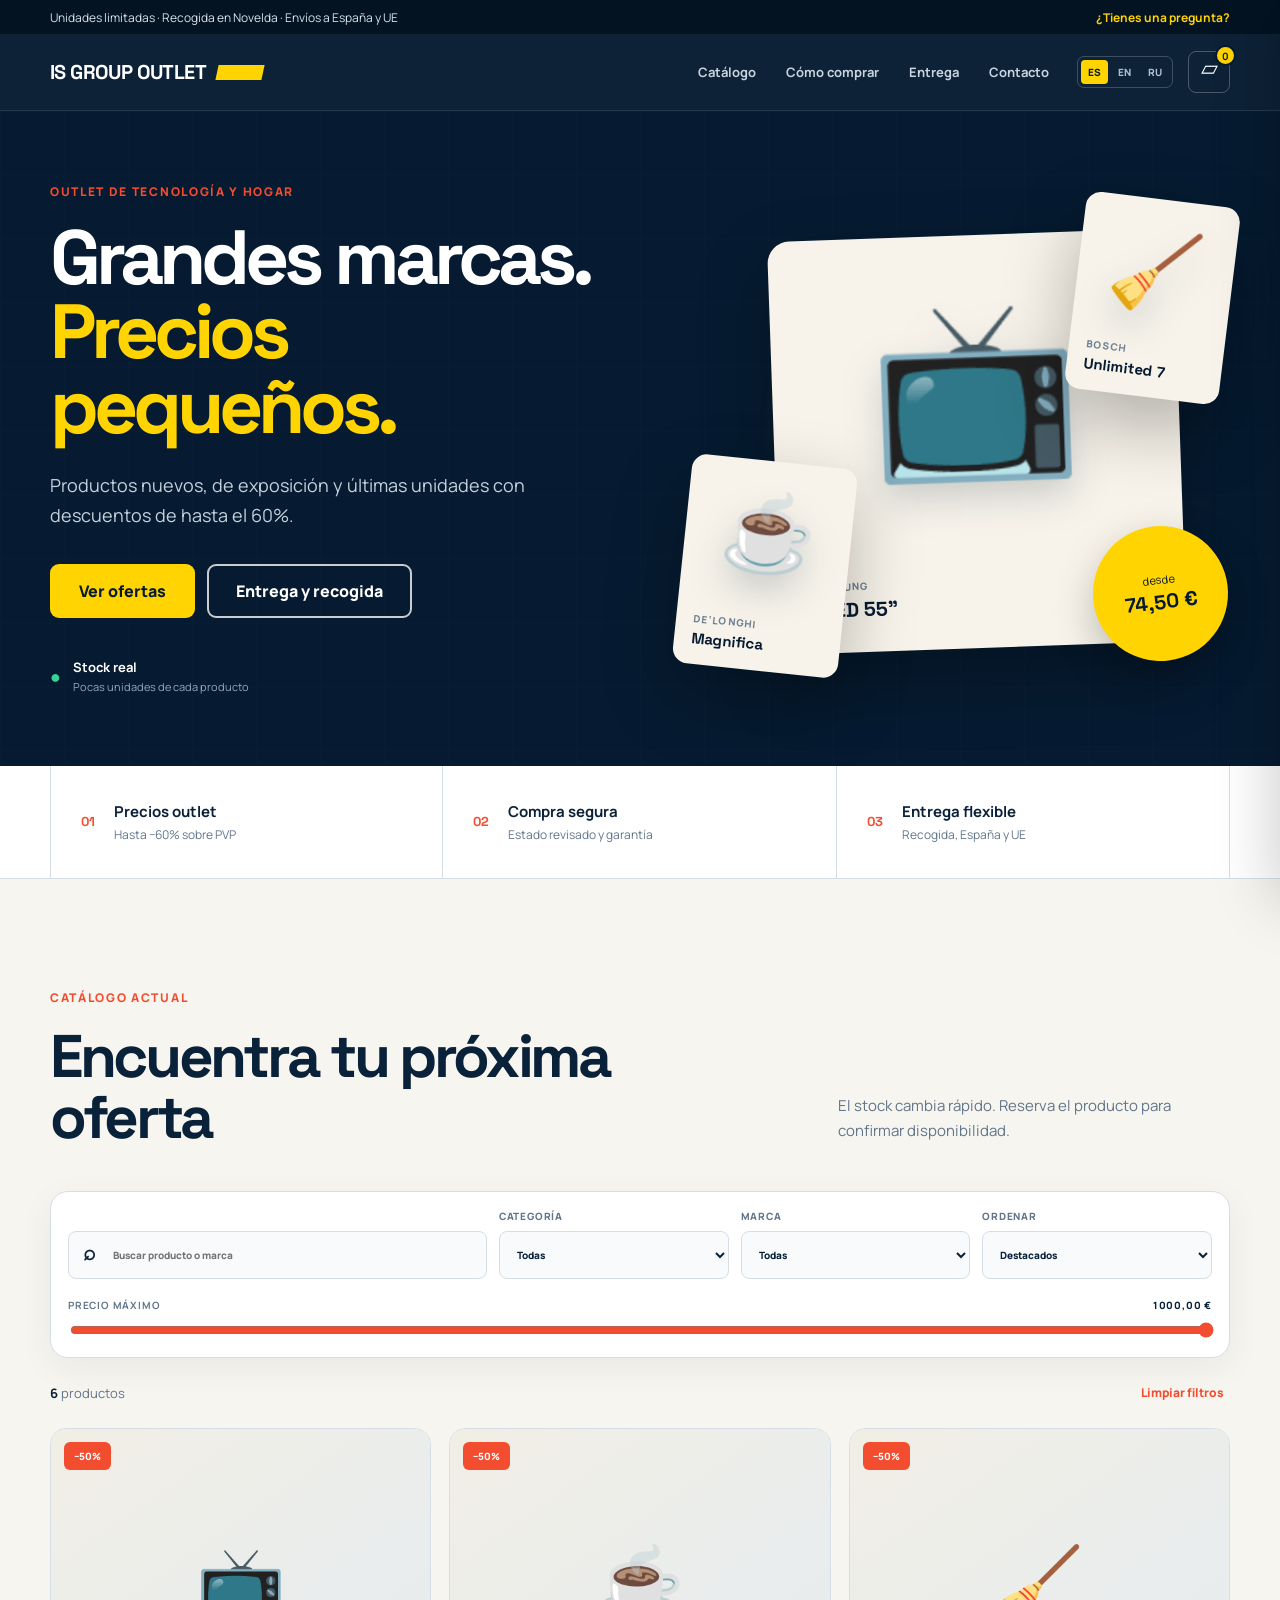
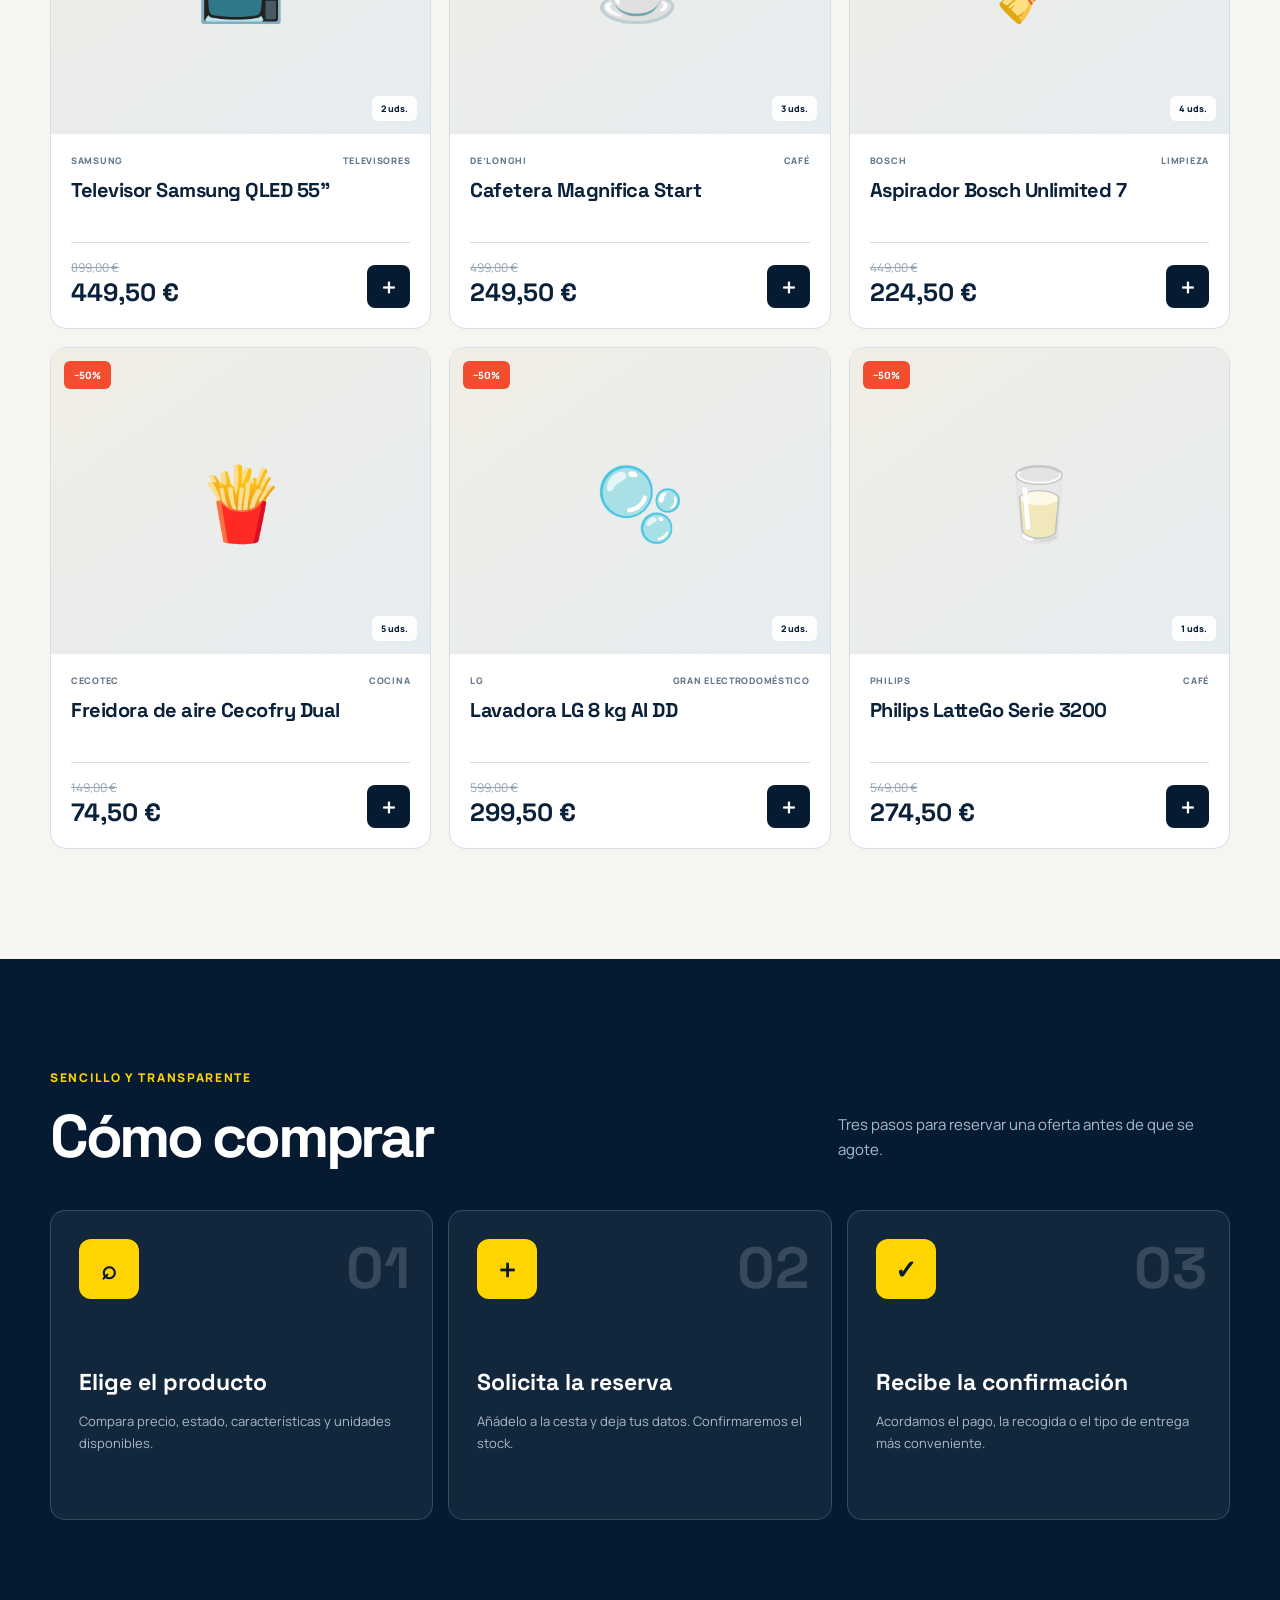
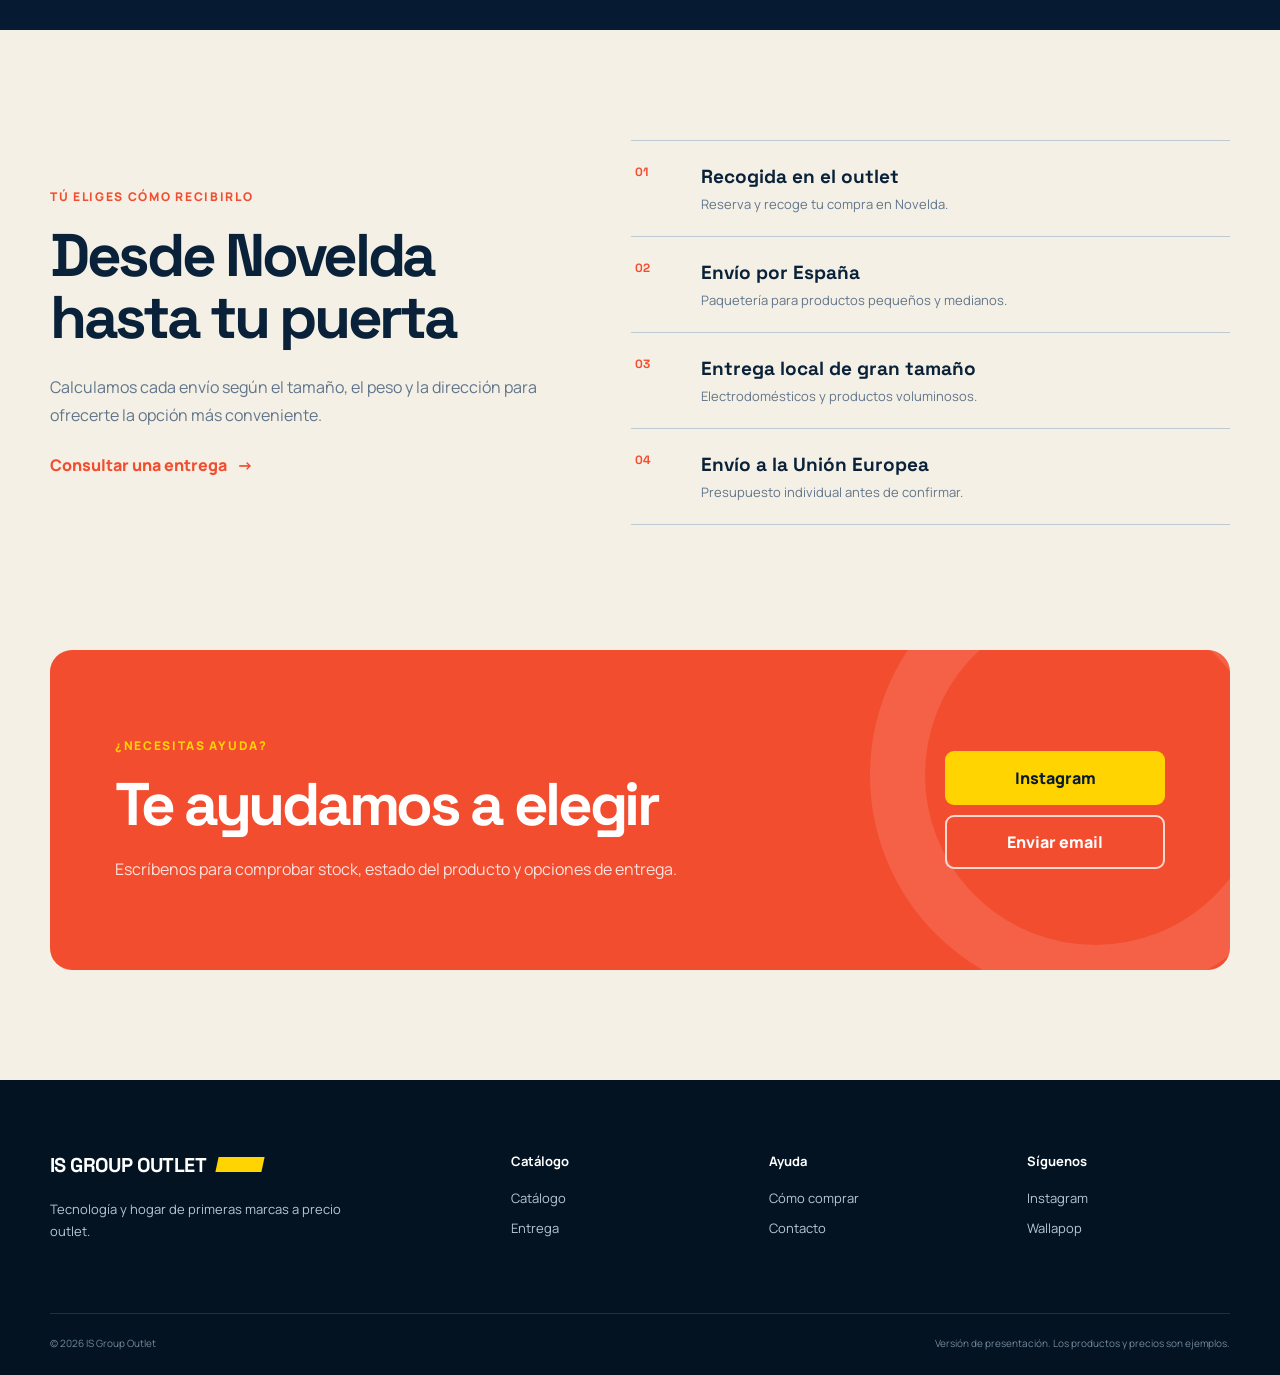
==== docs/index.html @ c8988b51 "Add files via upload" ====
<!doctype html>
<html lang="es">
  <head>
    <meta charset="UTF-8" />
    <meta name="viewport" content="width=device-width, initial-scale=1" />
    <meta name="theme-color" content="#061b31" />
    <meta
      name="description"
      content="IS Group Outlet — electrodomésticos y tecnología de primeras marcas con descuentos especiales."
    />
    <title>IS Group Outlet — Tecnología a mejor precio</title>
    <link rel="preconnect" href="https://images.unsplash.com" />
    <link rel="stylesheet" href="./styles.css" />
  </head>
  <body>
    <div class="announcement">
      <div class="shell announcement-inner">
        <span data-i18n="announcement">Unidades limitadas · Recogida en Novelda · Envíos a España y UE</span>
        <a href="#contact" data-i18n="announcementLink">¿Tienes una pregunta?</a>
      </div>
    </div>

    <header class="site-header" id="top">
      <div class="shell header-inner">
        <a class="brand" href="#top" aria-label="IS Group Outlet">
          <span>IS GROUP OUTLET</span><i aria-hidden="true"></i>
        </a>

        <nav class="desktop-nav" aria-label="Navegación principal">
          <a href="#catalog" data-i18n="navCatalog">Catálogo</a>
          <a href="#how" data-i18n="navHow">Cómo comprar</a>
          <a href="#delivery" data-i18n="navDelivery">Entrega</a>
          <a href="#contact" data-i18n="navContact">Contacto</a>
        </nav>

        <div class="header-actions">
          <div class="language-switcher" aria-label="Idioma">
            <button type="button" data-lang="es" class="active">ES</button>
            <button type="button" data-lang="en">EN</button>
            <button type="button" data-lang="ru">RU</button>
          </div>
          <button class="cart-trigger" id="cartTrigger" type="button" aria-label="Abrir carrito">
            <span aria-hidden="true">▱</span>
            <strong id="cartCount">0</strong>
          </button>
          <button class="menu-trigger" id="menuTrigger" type="button" aria-label="Abrir menú" aria-expanded="false">
            <span></span><span></span>
          </button>
        </div>
      </div>

      <nav class="mobile-nav" id="mobileNav" aria-label="Navegación móvil">
        <a href="#catalog" data-i18n="navCatalog">Catálogo</a>
        <a href="#how" data-i18n="navHow">Cómo comprar</a>
        <a href="#delivery" data-i18n="navDelivery">Entrega</a>
        <a href="#contact" data-i18n="navContact">Contacto</a>
      </nav>
    </header>

    <main>
      <section class="hero">
        <div class="shell hero-grid">
          <div class="hero-copy">
            <p class="eyebrow" data-i18n="heroEyebrow">OUTLET DE TECNOLOGÍA Y HOGAR</p>
            <h1 data-i18n="heroTitle">Grandes marcas.<br /><em>Precios pequeños.</em></h1>
            <p class="hero-description" data-i18n="heroDescription">
              Productos nuevos, de exposición y últimas unidades con descuentos de hasta el 60%.
            </p>
            <div class="hero-actions">
              <a class="button button-yellow" href="#catalog" data-i18n="heroCta">Ver ofertas</a>
              <a class="button button-outline" href="#delivery" data-i18n="heroSecondary">Entrega y recogida</a>
            </div>
            <div class="hero-note">
              <span aria-hidden="true">●</span>
              <p><strong data-i18n="heroStock">Stock real</strong><small data-i18n="heroStockNote">Pocas unidades de cada producto</small></p>
            </div>
          </div>

          <div class="hero-visual" aria-label="Selección de productos del outlet">
            <div class="hero-glow"></div>
            <article class="hero-product hero-product-main">
              <span class="hero-discount">−50%</span>
              <span class="hero-emoji" aria-hidden="true">📺</span>
              <div><small>SAMSUNG</small><strong>QLED 55”</strong></div>
            </article>
            <article class="hero-product hero-product-coffee">
              <span class="hero-emoji" aria-hidden="true">☕</span>
              <div><small>DE’LONGHI</small><strong>Magnifica</strong></div>
            </article>
            <article class="hero-product hero-product-clean">
              <span class="hero-emoji" aria-hidden="true">🧹</span>
              <div><small>BOSCH</small><strong>Unlimited 7</strong></div>
            </article>
            <p class="hero-price"><small data-i18n="from">desde</small><strong>74,50 €</strong></p>
          </div>
        </div>
      </section>

      <section class="benefits" aria-label="Ventajas">
        <div class="shell benefits-grid">
          <article><span>01</span><div><strong data-i18n="benefit1">Precios outlet</strong><small data-i18n="benefit1Text">Hasta −60% sobre PVP</small></div></article>
          <article><span>02</span><div><strong data-i18n="benefit2">Compra segura</strong><small data-i18n="benefit2Text">Estado revisado y garantía</small></div></article>
          <article><span>03</span><div><strong data-i18n="benefit3">Entrega flexible</strong><small data-i18n="benefit3Text">Recogida, España y UE</small></div></article>
        </div>
      </section>

      <section class="catalog section" id="catalog">
        <div class="shell">
          <div class="section-heading">
            <div>
              <p class="eyebrow orange" data-i18n="catalogEyebrow">CATÁLOGO ACTUAL</p>
              <h2 data-i18n="catalogTitle">Encuentra tu próxima oferta</h2>
            </div>
            <p data-i18n="catalogIntro">El stock cambia rápido. Reserva el producto para confirmar disponibilidad.</p>
          </div>

          <div class="filter-panel">
            <label class="search-field">
              <span aria-hidden="true">⌕</span>
              <input id="searchInput" type="search" placeholder="Buscar producto o marca" data-i18n-placeholder="searchPlaceholder" />
            </label>
            <label>
              <span data-i18n="categoryLabel">Categoría</span>
              <select id="categoryFilter"></select>
            </label>
            <label>
              <span data-i18n="brandLabel">Marca</span>
              <select id="brandFilter"></select>
            </label>
            <label>
              <span data-i18n="sortLabel">Ordenar</span>
              <select id="sortFilter"></select>
            </label>
            <label class="price-filter">
              <span><b data-i18n="priceLabel">Precio máximo</b><output id="priceOutput">1.000 €</output></span>
              <input id="priceFilter" type="range" min="50" max="1000" step="25" value="1000" />
            </label>
          </div>

          <div class="catalog-status">
            <p><strong id="resultCount">0</strong> <span data-i18n="productsFound">productos</span></p>
            <button id="resetFilters" type="button" data-i18n="resetFilters">Limpiar filtros</button>
          </div>

          <div class="product-grid" id="productGrid"></div>
          <div class="empty-state" id="emptyState" hidden>
            <span aria-hidden="true">⌕</span>
            <h3 data-i18n="emptyTitle">No encontramos productos</h3>
            <p data-i18n="emptyText">Prueba a cambiar los filtros o el precio máximo.</p>
          </div>
        </div>
      </section>

      <section class="how section" id="how">
        <div class="shell">
          <div class="section-heading light">
            <div><p class="eyebrow yellow" data-i18n="howEyebrow">SENCILLO Y TRANSPARENTE</p><h2 data-i18n="howTitle">Cómo comprar</h2></div>
            <p data-i18n="howIntro">Tres pasos para reservar una oferta antes de que se agote.</p>
          </div>
          <div class="steps-grid">
            <article><b>01</b><span aria-hidden="true">⌕</span><h3 data-i18n="step1">Elige el producto</h3><p data-i18n="step1Text">Compara precio, estado, características y unidades disponibles.</p></article>
            <article><b>02</b><span aria-hidden="true">＋</span><h3 data-i18n="step2">Solicita la reserva</h3><p data-i18n="step2Text">Añádelo a la cesta y deja tus datos. Confirmaremos el stock.</p></article>
            <article><b>03</b><span aria-hidden="true">✓</span><h3 data-i18n="step3">Recibe la confirmación</h3><p data-i18n="step3Text">Acordamos el pago, la recogida o el tipo de entrega más conveniente.</p></article>
          </div>
        </div>
      </section>

      <section class="delivery section" id="delivery">
        <div class="shell delivery-grid">
          <div class="delivery-copy">
            <p class="eyebrow orange" data-i18n="deliveryEyebrow">TÚ ELIGES CÓMO RECIBIRLO</p>
            <h2 data-i18n="deliveryTitle">Desde Novelda hasta tu puerta</h2>
            <p data-i18n="deliveryText">Calculamos cada envío según el tamaño, el peso y la dirección para ofrecerte la opción más conveniente.</p>
            <a class="text-link" href="#contact"><span data-i18n="askDelivery">Consultar una entrega</span> →</a>
          </div>
          <div class="delivery-options">
            <article><span>01</span><div><h3 data-i18n="delivery1">Recogida en el outlet</h3><p data-i18n="delivery1Text">Reserva y recoge tu compra en Novelda.</p></div></article>
            <article><span>02</span><div><h3 data-i18n="delivery2">Envío por España</h3><p data-i18n="delivery2Text">Paquetería para productos pequeños y medianos.</p></div></article>
            <article><span>03</span><div><h3 data-i18n="delivery3">Entrega local de gran tamaño</h3><p data-i18n="delivery3Text">Electrodomésticos y productos voluminosos.</p></div></article>
            <article><span>04</span><div><h3 data-i18n="delivery4">Envío a la Unión Europea</h3><p data-i18n="delivery4Text">Presupuesto individual antes de confirmar.</p></div></article>
          </div>
        </div>
      </section>

      <section class="contact section" id="contact">
        <div class="shell contact-card">
          <div>
            <p class="eyebrow yellow" data-i18n="contactEyebrow">¿NECESITAS AYUDA?</p>
            <h2 data-i18n="contactTitle">Te ayudamos a elegir</h2>
            <p data-i18n="contactText">Escríbenos para comprobar stock, estado del producto y opciones de entrega.</p>
          </div>
          <div class="contact-actions">
            <a class="button button-yellow" href="https://www.instagram.com/isgroup.outlet/" target="_blank" rel="noreferrer">Instagram</a>
            <a class="button button-outline" href="mailto:info@isgroupoutlet.es" data-i18n="emailUs">Enviar email</a>
          </div>
        </div>
      </section>
    </main>

    <footer>
      <div class="shell footer-grid">
        <div><a class="brand footer-brand" href="#top"><span>IS GROUP OUTLET</span><i></i></a><p data-i18n="footerText">Tecnología y hogar de primeras marcas a precio outlet.</p></div>
        <div><strong data-i18n="footerCatalog">Catálogo</strong><a href="#catalog" data-i18n="navCatalog">Catálogo</a><a href="#delivery" data-i18n="navDelivery">Entrega</a></div>
        <div><strong data-i18n="footerHelp">Ayuda</strong><a href="#how" data-i18n="navHow">Cómo comprar</a><a href="#contact" data-i18n="navContact">Contacto</a></div>
        <div><strong data-i18n="footerFollow">Síguenos</strong><a href="https://www.instagram.com/isgroup.outlet/" target="_blank" rel="noreferrer">Instagram</a><a href="https://es.wallapop.com/user/-479838333" target="_blank" rel="noreferrer">Wallapop</a></div>
      </div>
      <div class="shell footer-bottom"><span>© <span id="year"></span> IS Group Outlet</span><span data-i18n="demoNotice">Versión de presentación. Los productos y precios son ejemplos.</span></div>
    </footer>

    <div class="overlay" id="overlay"></div>
    <aside class="cart-drawer" id="cartDrawer" aria-hidden="true" aria-labelledby="cartTitle">
      <div class="cart-header"><div><p class="eyebrow yellow" data-i18n="yourCart">TU CESTA</p><h2 id="cartTitle"><span id="cartTitleCount">0</span> <span data-i18n="cartProducts">productos</span></h2></div><button id="cartClose" type="button" aria-label="Cerrar">×</button></div>
      <div class="cart-items" id="cartItems"></div>
      <div class="cart-empty" id="cartEmpty"><span>▱</span><h3 data-i18n="cartEmptyTitle">Tu cesta está vacía</h3><p data-i18n="cartEmptyText">Añade una oferta para solicitar una reserva.</p></div>
      <div class="cart-footer" id="cartFooter">
        <div class="cart-total"><span data-i18n="total">Total</span><strong id="cartTotal">0 €</strong></div>
        <p data-i18n="deliveryCalculated">La entrega se calcula según el producto y la dirección.</p>
        <button class="button button-yellow full" id="checkoutButton" type="button" data-i18n="reserveButton">Solicitar reserva</button>
      </div>
    </aside>

    <dialog class="product-modal" id="productModal">
      <button class="modal-close" id="productModalClose" type="button" aria-label="Cerrar">×</button>
      <div id="productModalContent"></div>
    </dialog>

    <dialog class="checkout-modal" id="checkoutModal">
      <button class="modal-close" id="checkoutClose" type="button" aria-label="Cerrar">×</button>
      <div class="checkout-content">
        <p class="eyebrow orange" data-i18n="reservationEyebrow">SOLICITUD DE RESERVA</p>
        <h2 data-i18n="reservationTitle">Tus datos</h2>
        <p data-i18n="reservationText">En la versión final el equipo recibirá la solicitud y confirmará disponibilidad, pago y entrega.</p>
        <form id="checkoutForm">
          <label><span data-i18n="nameLabel">Nombre</span><input name="name" required autocomplete="name" /></label>
          <label><span data-i18n="phoneLabel">Teléfono</span><input name="phone" required autocomplete="tel" /></label>
          <label><span data-i18n="deliveryMethod">Forma de entrega</span><select name="delivery" required id="deliverySelect"></select></label>
          <label><span data-i18n="commentLabel">Comentario</span><textarea name="comment" rows="3"></textarea></label>
          <p class="demo-warning" data-i18n="demoWarning">Demostración: no se envían datos y no se realiza ningún cobro.</p>
          <button class="button button-yellow full" type="submit" data-i18n="sendRequest">Enviar solicitud de prueba</button>
        </form>
      </div>
    </dialog>

    <div class="toast" id="toast" role="status" aria-live="polite"></div>
    <script src="./script.js"></script>
  </body>
</html>
---- docs/styles.css ----
@import url('https://fonts.googleapis.com/css2?family=Manrope:wght@400;500;600;700;800&family=Space+Grotesk:wght@500;600;700&display=swap');

:root {
  --navy: #061b31;
  --navy-2: #0a2947;
  --cream: #f4f0e5;
  --white: #ffffff;
  --ink: #092139;
  --muted: #61758b;
  --line: #d5dee6;
  --yellow: #ffd400;
  --orange: #f34d2f;
  --green: #35d39a;
  --shadow: 0 22px 60px rgba(6, 27, 49, 0.14);
  --radius: 18px;
}

* { box-sizing: border-box; }
html { scroll-behavior: smooth; }
body { margin: 0; overflow-x: hidden; color: var(--ink); background: var(--cream); font-family: 'Manrope', Arial, sans-serif; }
body.locked { overflow: hidden; }
button, input, select, textarea { font: inherit; }
button, a { -webkit-tap-highlight-color: transparent; }
a { color: inherit; text-decoration: none; }
img { display: block; max-width: 100%; }
.shell { width: min(1180px, calc(100% - 40px)); margin-inline: auto; }
.section { padding: 110px 0; }
.eyebrow { margin: 0 0 20px; color: var(--orange); font-size: 12px; font-weight: 800; letter-spacing: .14em; text-transform: uppercase; }
.eyebrow.yellow { color: var(--yellow); }
.eyebrow.orange { color: var(--orange); }
.button { display: inline-flex; min-height: 54px; align-items: center; justify-content: center; padding: 0 27px; border: 2px solid transparent; border-radius: 9px; font-weight: 800; cursor: pointer; transition: transform .2s ease, background .2s ease, color .2s ease; }
.button:hover { transform: translateY(-2px); }
.button-yellow { color: var(--navy); background: var(--yellow); }
.button-yellow:hover { background: #ffe34d; }
.button-outline { color: var(--white); border-color: rgba(255,255,255,.78); background: transparent; }
.button-outline:hover { color: var(--navy); background: var(--white); }
.button.full { width: 100%; }

.announcement { color: #d9e4ed; background: #031322; font-size: 12px; }
.announcement-inner { min-height: 34px; display: flex; align-items: center; justify-content: space-between; gap: 20px; }
.announcement a { color: var(--yellow); font-weight: 700; }
.site-header { position: sticky; top: 0; z-index: 50; color: var(--white); background: rgba(6,27,49,.97); border-bottom: 1px solid rgba(255,255,255,.1); backdrop-filter: blur(14px); }
.header-inner { min-height: 76px; display: flex; align-items: center; justify-content: space-between; gap: 28px; }
.brand { display: inline-flex; align-items: center; gap: 11px; font-family: 'Space Grotesk', sans-serif; font-size: 20px; font-weight: 700; letter-spacing: -.03em; white-space: nowrap; }
.brand i { display: block; width: 46px; height: 15px; background: var(--yellow); transform: skew(-12deg); }
.desktop-nav { display: flex; gap: 30px; margin-left: auto; font-size: 13px; font-weight: 700; }
.desktop-nav a { color: #c8d5e0; transition: color .2s ease; }
.desktop-nav a:hover { color: var(--yellow); }
.header-actions { display: flex; align-items: center; gap: 15px; }
.language-switcher { display: flex; gap: 3px; padding: 3px; border: 1px solid rgba(255,255,255,.2); border-radius: 7px; }
.language-switcher button { padding: 5px 7px; color: #aec0d0; background: transparent; border: 0; border-radius: 4px; font-size: 10px; font-weight: 800; cursor: pointer; }
.language-switcher button.active { color: var(--navy); background: var(--yellow); }
.cart-trigger, .menu-trigger { position: relative; width: 42px; height: 42px; display: grid; place-items: center; color: var(--white); background: transparent; border: 1px solid rgba(255,255,255,.25); border-radius: 8px; cursor: pointer; }
.cart-trigger span { font-size: 22px; transform: rotate(180deg); }
.cart-trigger strong { position: absolute; top: -7px; right: -7px; min-width: 21px; height: 21px; padding: 0 5px; display: grid; place-items: center; color: var(--navy); background: var(--yellow); border: 2px solid var(--navy); border-radius: 20px; font-size: 10px; }
.menu-trigger { display: none; }
.menu-trigger span { width: 18px; height: 2px; position: absolute; background: currentColor; transition: transform .2s ease; }
.menu-trigger span:first-child { transform: translateY(-4px); }
.menu-trigger span:last-child { transform: translateY(4px); }
.mobile-nav { display: none; }

.hero { position: relative; overflow: hidden; color: var(--white); background: var(--navy); }
.hero::before { content: ''; position: absolute; inset: 0; opacity: .2; background-image: linear-gradient(rgba(255,255,255,.05) 1px, transparent 1px), linear-gradient(90deg, rgba(255,255,255,.05) 1px, transparent 1px); background-size: 64px 64px; }
.hero-grid { position: relative; min-height: 650px; display: grid; grid-template-columns: 1.02fr .98fr; align-items: center; gap: 62px; padding-block: 72px; }
.hero-copy { position: relative; z-index: 2; }
.hero-copy h1 { max-width: 680px; margin: 0; font-family: 'Space Grotesk', sans-serif; font-size: clamp(52px, 6vw, 84px); line-height: .97; letter-spacing: -.065em; }
.hero-copy h1 em { color: var(--yellow); font-style: normal; }
.hero-description { max-width: 580px; margin: 28px 0 33px; color: #c4d1dd; font-size: 18px; line-height: 1.65; }
.hero-actions { display: flex; flex-wrap: wrap; gap: 12px; }
.hero-note { display: flex; gap: 12px; align-items: center; margin-top: 40px; }
.hero-note > span { color: var(--green); font-size: 18px; }
.hero-note p { display: flex; flex-direction: column; margin: 0; }
.hero-note strong { font-size: 13px; }
.hero-note small { margin-top: 3px; color: #91a8bc; font-size: 11px; }
.hero-visual { position: relative; width: 100%; height: 490px; }
.hero-glow { position: absolute; width: 420px; height: 420px; top: 35px; left: 50%; transform: translateX(-50%); background: radial-gradient(circle, rgba(255,212,0,.22), transparent 67%); filter: blur(2px); }
.hero-product { position: absolute; overflow: hidden; display: flex; flex-direction: column; justify-content: space-between; color: var(--navy); background: #f7f3ea; box-shadow: 0 28px 70px rgba(0,0,0,.28); }
.hero-product div { position: relative; z-index: 2; display: flex; flex-direction: column; }
.hero-product small { color: #6f8293; font-size: 10px; font-weight: 800; letter-spacing: .12em; }
.hero-product strong { margin-top: 3px; font-family: 'Space Grotesk', 'Manrope', Arial, sans-serif; font-size: 20px; }
.hero-emoji { position: relative; z-index: 1; display: grid; place-items: center; font-size: 106px; filter: drop-shadow(0 16px 18px rgba(6,27,49,.18)); }
.hero-product-main { inset: 42px 50px 35px 92px; padding: 30px; border-radius: 22px; transform: rotate(-2deg); }
.hero-product-main .hero-emoji { font-size: 170px; }
.hero-discount { position: absolute; top: 20px; right: 20px; z-index: 3; padding: 8px 11px; color: var(--white); background: var(--orange); border-radius: 6px; font-size: 12px; font-weight: 800; }
.hero-product-coffee { width: 166px; height: 210px; left: 0; bottom: 12px; padding: 17px; border-radius: 15px; transform: rotate(6deg); }
.hero-product-clean { width: 155px; height: 198px; top: 6px; right: 0; padding: 17px; border-radius: 15px; transform: rotate(7deg); }
.hero-product-coffee .hero-emoji, .hero-product-clean .hero-emoji { font-size: 76px; }
.hero-product-coffee strong, .hero-product-clean strong { font-size: 15px; }
.hero-price { position: absolute; right: 2px; bottom: 22px; z-index: 5; width: 135px; height: 135px; display: flex; flex-direction: column; align-items: center; justify-content: center; margin: 0; color: var(--navy); background: var(--yellow); border-radius: 50%; transform: rotate(-7deg); box-shadow: 0 16px 40px rgba(0,0,0,.25); }
.hero-price small { font-size: 11px; }
.hero-price strong { margin-top: 2px; font-family: 'Space Grotesk', 'Manrope', Arial, sans-serif; font-size: 20px; }

.benefits { background: var(--white); border-bottom: 1px solid var(--line); }
.benefits-grid { display: grid; grid-template-columns: repeat(3, 1fr); }
.benefits article { min-height: 112px; display: flex; align-items: center; gap: 19px; padding: 22px 30px; border-right: 1px solid var(--line); }
.benefits article:first-child { border-left: 1px solid var(--line); }
.benefits article > span { color: var(--orange); font-family: 'Space Grotesk', 'Manrope', Arial, sans-serif; font-size: 13px; font-weight: 700; }
.benefits article div { display: flex; flex-direction: column; gap: 4px; }
.benefits strong { font-size: 15px; }
.benefits small { color: var(--muted); font-size: 12px; }

.catalog { background: #f7f5ef; }
.section-heading { display: grid; grid-template-columns: 1.3fr .7fr; align-items: end; gap: 60px; margin-bottom: 42px; }
.section-heading h2, .delivery-copy h2, .contact-card h2 { max-width: 760px; margin: 0; font-family: 'Space Grotesk', 'Manrope', Arial, sans-serif; font-size: clamp(38px, 4.7vw, 64px); line-height: 1.02; letter-spacing: -.055em; }
.section-heading > p { margin: 0 0 5px; color: var(--muted); font-size: 15px; line-height: 1.7; }
.filter-panel { display: grid; grid-template-columns: 1.55fr repeat(3, .85fr); gap: 12px; padding: 17px; background: var(--white); border: 1px solid var(--line); border-radius: var(--radius); box-shadow: 0 10px 35px rgba(6,27,49,.06); }
.filter-panel label { display: flex; flex-direction: column; gap: 8px; color: var(--muted); font-size: 10px; font-weight: 800; letter-spacing: .08em; text-transform: uppercase; }
.filter-panel input, .filter-panel select, .checkout-modal input, .checkout-modal select, .checkout-modal textarea { width: 100%; min-height: 48px; padding: 0 13px; color: var(--ink); background: #f8fafb; border: 1px solid var(--line); border-radius: 8px; outline: none; }
.filter-panel input:focus, .filter-panel select:focus, .checkout-modal input:focus, .checkout-modal select:focus, .checkout-modal textarea:focus { border-color: var(--navy); box-shadow: 0 0 0 3px rgba(6,27,49,.08); }
.search-field { position: relative; justify-content: flex-end; }
.search-field > span { position: absolute; left: 15px; bottom: 13px; z-index: 1; color: var(--ink); font-size: 21px; }
.search-field input { padding-left: 44px; }
.price-filter { grid-column: 1 / -1; padding-top: 7px; }
.price-filter > span { display: flex; align-items: center; justify-content: space-between; }
.price-filter output { color: var(--ink); }
.price-filter input { min-height: 8px; padding: 0; accent-color: var(--orange); border: 0; }
.catalog-status { min-height: 70px; display: flex; align-items: center; justify-content: space-between; }
.catalog-status p { margin: 0; color: var(--muted); font-size: 13px; }
.catalog-status strong { color: var(--ink); }
.catalog-status button { color: var(--orange); background: transparent; border: 0; font-size: 12px; font-weight: 800; cursor: pointer; }
.product-grid { display: grid; grid-template-columns: repeat(3, 1fr); gap: 18px; }
.product-card { overflow: hidden; position: relative; background: var(--white); border: 1px solid var(--line); border-radius: 16px; transition: transform .25s ease, box-shadow .25s ease; }
.product-card:hover { transform: translateY(-5px); box-shadow: var(--shadow); }
.product-media { position: relative; aspect-ratio: 1.24; overflow: hidden; display: grid; place-items: center; background: linear-gradient(145deg, #f1eee5, #e5ecf1); cursor: pointer; }
.product-media img { position: absolute; inset: 0; width: 100%; height: 100%; object-fit: cover; transition: transform .4s ease; }
.product-card:hover .product-media img { transform: scale(1.035); }
.product-emoji { position: relative; z-index: 0; font-size: 72px; }
.product-badge { position: absolute; top: 13px; left: 13px; z-index: 2; padding: 7px 10px; color: var(--white); background: var(--orange); border-radius: 6px; font-size: 10px; font-weight: 800; }
.product-stock { position: absolute; right: 13px; bottom: 13px; z-index: 2; padding: 6px 9px; color: var(--navy); background: rgba(255,255,255,.9); border-radius: 6px; font-size: 9px; font-weight: 800; backdrop-filter: blur(6px); }
.product-body { padding: 20px; }
.product-meta { display: flex; align-items: center; justify-content: space-between; gap: 10px; color: var(--muted); font-size: 9px; font-weight: 800; letter-spacing: .08em; text-transform: uppercase; }
.product-body h3 { min-height: 48px; margin: 11px 0 16px; font-family: 'Space Grotesk', 'Manrope', Arial, sans-serif; font-size: 20px; line-height: 1.2; letter-spacing: -.025em; }
.product-price-row { display: flex; align-items: flex-end; justify-content: space-between; gap: 10px; padding-top: 16px; border-top: 1px solid var(--line); }
.product-price { display: flex; flex-direction: column; }
.product-price del { color: #94a3b1; font-size: 12px; }
.product-price strong { font-family: 'Space Grotesk', 'Manrope', Arial, sans-serif; font-size: 25px; }
.add-button { width: 43px; height: 43px; display: grid; place-items: center; color: var(--white); background: var(--navy); border: 0; border-radius: 8px; font-size: 21px; font-weight: 700; cursor: pointer; transition: background .2s ease, transform .2s ease; }
.add-button:hover { color: var(--navy); background: var(--yellow); transform: scale(1.05); }
.empty-state { padding: 80px 20px; text-align: center; background: var(--white); border: 1px solid var(--line); border-radius: var(--radius); }
.empty-state span { font-size: 45px; }
.empty-state h3 { margin: 15px 0 5px; font-family: 'Space Grotesk', 'Manrope', Arial, sans-serif; font-size: 26px; }
.empty-state p { margin: 0; color: var(--muted); }

.how { color: var(--white); background: var(--navy); }
.section-heading.light > p { color: #a9bbca; }
.steps-grid { display: grid; grid-template-columns: repeat(3, 1fr); gap: 15px; }
.steps-grid article { position: relative; min-height: 310px; padding: 28px; overflow: hidden; background: rgba(255,255,255,.055); border: 1px solid rgba(255,255,255,.16); border-radius: 15px; }
.steps-grid article b { position: absolute; top: 20px; right: 22px; color: rgba(255,255,255,.16); font-family: 'Space Grotesk', 'Manrope', Arial, sans-serif; font-size: 58px; }
.steps-grid article > span { width: 60px; height: 60px; display: grid; place-items: center; margin-bottom: 68px; color: var(--navy); background: var(--yellow); border-radius: 12px; font-size: 26px; font-weight: 800; }
.steps-grid h3 { margin: 0 0 13px; font-family: 'Space Grotesk', 'Manrope', Arial, sans-serif; font-size: 23px; }
.steps-grid p { margin: 0; color: #a9bbca; font-size: 13px; line-height: 1.7; }

.delivery { background: var(--cream); }
.delivery-grid { display: grid; grid-template-columns: .9fr 1.1fr; gap: 90px; align-items: center; }
.delivery-copy > p:not(.eyebrow) { max-width: 520px; margin: 25px 0; color: var(--muted); line-height: 1.75; }
.text-link { display: inline-flex; gap: 10px; color: var(--orange); font-weight: 800; }
.delivery-options { border-top: 1px solid #bdc9d3; }
.delivery-options article { display: grid; grid-template-columns: 50px 1fr; gap: 16px; padding: 23px 4px; border-bottom: 1px solid #bdc9d3; }
.delivery-options article > span { color: var(--orange); font-family: 'Space Grotesk', 'Manrope', Arial, sans-serif; font-size: 12px; font-weight: 800; }
.delivery-options h3 { margin: 0 0 6px; font-family: 'Space Grotesk', 'Manrope', Arial, sans-serif; font-size: 19px; }
.delivery-options p { margin: 0; color: var(--muted); font-size: 13px; }

.contact { padding-top: 15px; background: var(--cream); }
.contact-card { position: relative; overflow: hidden; min-height: 320px; display: flex; align-items: center; justify-content: space-between; gap: 50px; padding: 65px; color: var(--white); background: var(--orange); border-radius: 22px; }
.contact-card::after { content: ''; position: absolute; width: 340px; height: 340px; right: -90px; top: -100px; border: 55px solid rgba(255,255,255,.11); border-radius: 50%; }
.contact-card > * { position: relative; z-index: 2; }
.contact-card .eyebrow { color: var(--yellow); }
.contact-card p:not(.eyebrow) { max-width: 580px; margin: 20px 0 0; color: rgba(255,255,255,.83); line-height: 1.65; }
.contact-actions { min-width: 220px; display: flex; flex-direction: column; gap: 10px; }

footer { padding: 72px 0 25px; color: #b7c7d5; background: #031322; }
.footer-grid { display: grid; grid-template-columns: 2fr repeat(3, 1fr); gap: 55px; }
.footer-brand { color: var(--white); }
.footer-grid > div:first-child p { max-width: 300px; margin-top: 20px; font-size: 13px; line-height: 1.7; }
.footer-grid > div:not(:first-child) { display: flex; flex-direction: column; align-items: flex-start; gap: 12px; font-size: 13px; }
.footer-grid strong { margin-bottom: 7px; color: var(--white); }
.footer-grid a:hover { color: var(--yellow); }
.footer-bottom { display: flex; justify-content: space-between; gap: 30px; margin-top: 58px; padding-top: 22px; border-top: 1px solid rgba(255,255,255,.12); color: #73899b; font-size: 10px; }

.overlay { position: fixed; inset: 0; z-index: 80; visibility: hidden; opacity: 0; background: rgba(3,19,34,.67); backdrop-filter: blur(3px); transition: opacity .25s ease, visibility .25s ease; }
.overlay.open { visibility: visible; opacity: 1; }
.cart-drawer { position: fixed; top: 0; right: 0; z-index: 90; width: min(100%, 500px); height: 100dvh; display: flex; flex-direction: column; color: var(--ink); background: #f7f3ea; transform: translateX(102%); transition: transform .3s ease; box-shadow: -15px 0 60px rgba(0,0,0,.2); }
.cart-drawer.open { transform: translateX(0); }
.cart-header { min-height: 118px; display: flex; align-items: center; justify-content: space-between; padding: 24px 27px; color: var(--white); background: var(--navy); }
.cart-header .eyebrow { margin: 0 0 9px; }
.cart-header h2 { margin: 0; font-family: 'Space Grotesk', 'Manrope', Arial, sans-serif; font-size: 25px; }
.cart-header button, .modal-close { width: 42px; height: 42px; display: grid; place-items: center; color: inherit; background: transparent; border: 0; border-radius: 50%; font-size: 32px; cursor: pointer; }
.cart-items { overflow-y: auto; flex: 1; padding: 14px 27px; }
.cart-item { display: grid; grid-template-columns: 82px 1fr auto; gap: 14px; align-items: center; padding: 17px 0; border-bottom: 1px solid var(--line); }
.cart-item-media { height: 76px; display: grid; place-items: center; overflow: hidden; background: #e8ecee; border-radius: 9px; font-size: 34px; }
.cart-item-media img { width: 100%; height: 100%; object-fit: cover; }
.cart-item h3 { margin: 0 0 8px; font-family: 'Space Grotesk', 'Manrope', Arial, sans-serif; font-size: 14px; line-height: 1.25; }
.quantity { display: inline-flex; align-items: center; border: 1px solid var(--line); border-radius: 6px; }
.quantity button { width: 28px; height: 27px; color: var(--ink); background: var(--white); border: 0; cursor: pointer; }
.quantity span { min-width: 27px; text-align: center; font-size: 12px; font-weight: 800; }
.cart-item-price { display: flex; flex-direction: column; align-items: flex-end; gap: 15px; font-weight: 800; }
.remove-item { color: var(--orange); background: transparent; border: 0; font-size: 10px; cursor: pointer; }
.cart-empty { flex: 1; display: flex; flex-direction: column; align-items: center; justify-content: center; padding: 30px; text-align: center; }
.cart-empty > span { font-size: 55px; }
.cart-empty h3 { margin: 20px 0 8px; font-family: 'Space Grotesk', 'Manrope', Arial, sans-serif; }
.cart-empty p { max-width: 270px; margin: 0; color: var(--muted); font-size: 13px; }
.cart-footer { padding: 24px 27px 28px; background: var(--white); border-top: 1px solid var(--line); }
.cart-total { display: flex; align-items: center; justify-content: space-between; font-weight: 800; }
.cart-total strong { font-family: 'Space Grotesk', 'Manrope', Arial, sans-serif; font-size: 30px; }
.cart-footer > p { margin: 9px 0 20px; color: var(--muted); font-size: 10px; }

dialog { padding: 0; border: 0; }
dialog::backdrop { background: rgba(3,19,34,.72); backdrop-filter: blur(4px); }
.product-modal, .checkout-modal { width: min(900px, calc(100% - 30px)); max-height: calc(100dvh - 30px); overflow: auto; color: var(--ink); background: var(--white); border-radius: 20px; box-shadow: var(--shadow); }
.modal-close { position: sticky; float: right; top: 10px; right: 10px; z-index: 10; margin: 10px 10px -52px 0; color: var(--ink); background: rgba(255,255,255,.9); box-shadow: 0 4px 15px rgba(0,0,0,.12); }
.modal-product { display: grid; grid-template-columns: 1fr 1fr; min-height: 550px; }
.modal-product-media { min-height: 480px; position: relative; display: grid; place-items: center; overflow: hidden; background: #e9eceb; font-size: 100px; }
.modal-product-media img { position: absolute; inset: 0; width: 100%; height: 100%; object-fit: cover; }
.modal-product-copy { padding: 70px 46px 45px; }
.modal-product-copy h2 { margin: 12px 0 20px; font-family: 'Space Grotesk', 'Manrope', Arial, sans-serif; font-size: 38px; line-height: 1.05; letter-spacing: -.04em; }
.modal-description { color: var(--muted); line-height: 1.7; }
.modal-specs { display: grid; gap: 9px; margin: 25px 0; padding: 18px 0; border-top: 1px solid var(--line); border-bottom: 1px solid var(--line); }
.modal-specs span { display: flex; justify-content: space-between; gap: 20px; font-size: 12px; }
.modal-specs b { color: var(--muted); font-weight: 600; }
.modal-price { display: flex; align-items: flex-end; gap: 12px; margin-bottom: 22px; }
.modal-price strong { font-family: 'Space Grotesk', 'Manrope', Arial, sans-serif; font-size: 34px; }
.modal-price del { margin-bottom: 5px; color: var(--muted); }
.checkout-modal { width: min(610px, calc(100% - 30px)); }
.checkout-content { padding: 52px; }
.checkout-content h2 { margin: 0; font-family: 'Space Grotesk', 'Manrope', Arial, sans-serif; font-size: 38px; }
.checkout-content > p:not(.eyebrow) { color: var(--muted); line-height: 1.6; }
.checkout-modal form { display: grid; gap: 15px; margin-top: 25px; }
.checkout-modal label { display: grid; gap: 7px; color: var(--muted); font-size: 11px; font-weight: 800; text-transform: uppercase; letter-spacing: .05em; }
.checkout-modal textarea { min-height: 90px; padding-top: 12px; resize: vertical; }
.demo-warning { margin: 0; padding: 11px 13px; color: #8b5500; background: #fff3c4; border-radius: 7px; font-size: 10px; line-height: 1.5; }
.toast { position: fixed; left: 50%; bottom: 25px; z-index: 120; padding: 13px 19px; visibility: hidden; opacity: 0; color: var(--white); background: var(--navy); border-radius: 8px; font-size: 12px; font-weight: 700; transform: translate(-50%, 15px); transition: .25s ease; box-shadow: var(--shadow); }
.toast.show { visibility: visible; opacity: 1; transform: translate(-50%, 0); }

@media (max-width: 980px) {
  .desktop-nav { display: none; }
  .menu-trigger { display: grid; }
  .mobile-nav { position: absolute; left: 0; right: 0; top: 100%; display: grid; visibility: hidden; opacity: 0; padding: 10px 20px 22px; background: var(--navy); border-bottom: 1px solid rgba(255,255,255,.12); transform: translateY(-10px); transition: .2s ease; }
  .mobile-nav.open { visibility: visible; opacity: 1; transform: translateY(0); }
  .mobile-nav a { padding: 13px 0; color: #d2dde6; border-bottom: 1px solid rgba(255,255,255,.1); font-weight: 700; }
  .hero-grid { min-height: auto; grid-template-columns: 1fr; gap: 30px; padding-top: 65px; }
  .hero-copy { max-width: 720px; }
  .hero-visual { width: min(620px, 100%); margin-inline: auto; }
  .product-grid { grid-template-columns: repeat(2, 1fr); }
  .filter-panel { grid-template-columns: 1fr 1fr; }
  .search-field { grid-column: 1 / -1; }
  .section-heading { grid-template-columns: 1fr; gap: 20px; }
  .delivery-grid { grid-template-columns: 1fr; gap: 55px; }
  .contact-card { align-items: flex-start; flex-direction: column; }
  .contact-actions { width: 100%; flex-direction: row; }
  .contact-actions .button { flex: 1; }
}

@media (max-width: 680px) {
  .shell { width: min(100% - 28px, 1180px); }
  .section { padding: 72px 0; }
  .announcement-inner { justify-content: center; text-align: center; }
  .announcement a { display: none; }
  .header-inner { min-height: 66px; gap: 10px; }
  .brand { font-size: 15px; gap: 7px; }
  .brand i { width: 28px; height: 10px; }
  .language-switcher { display: none; }
  .header-actions { gap: 7px; }
  .hero-grid { width: 100%; padding: 55px 14px 38px; overflow: hidden; }
  .hero-copy { width: 100%; }
  .hero-copy h1 { max-width: 100%; font-size: clamp(44px, 13vw, 62px); overflow-wrap: anywhere; }
  .hero-description { font-size: 15px; }
  .hero-actions { display: grid; grid-template-columns: 1fr; }
  .hero-actions .button { width: 100%; }
  .hero-visual { width: 100%; max-width: 420px; height: 360px; transform: none; }
  .hero-product-main { inset: 25px 25px 20px 42px; }
  .hero-product-main .hero-emoji { font-size: 116px; }
  .hero-product-coffee { width: 118px; height: 155px; left: 1px; bottom: 4px; padding: 12px; }
  .hero-product-clean { width: 105px; height: 143px; top: 3px; right: 0; padding: 11px; }
  .hero-product-coffee .hero-emoji, .hero-product-clean .hero-emoji { font-size: 49px; }
  .hero-product small { font-size: 7px; }
  .hero-product strong { font-size: 12px; }
  .hero-price { right: 0; bottom: 3px; width: 100px; height: 100px; }
  .hero-price strong { font-size: 15px; }
  .benefits-grid { grid-template-columns: 1fr; }
  .benefits article, .benefits article:first-child { min-height: 92px; padding: 17px 9px; border-left: 0; border-right: 0; border-bottom: 1px solid var(--line); }
  .section-heading h2, .delivery-copy h2, .contact-card h2 { font-size: 40px; }
  .filter-panel { grid-template-columns: 1fr; padding: 12px; }
  .search-field, .price-filter { grid-column: auto; }
  .product-grid { grid-template-columns: 1fr; }
  .product-media { aspect-ratio: 1.35; }
  .steps-grid { grid-template-columns: 1fr; }
  .steps-grid article { min-height: 255px; }
  .steps-grid article > span { margin-bottom: 40px; }
  .contact-card { width: calc(100% - 28px); min-height: auto; padding: 42px 24px; }
  .contact-actions { flex-direction: column; }
  .footer-grid { grid-template-columns: 1fr 1fr; gap: 38px 25px; }
  .footer-grid > div:first-child { grid-column: 1 / -1; }
  .footer-bottom { flex-direction: column; }
  .cart-header { min-height: 105px; padding: 20px 16px; }
  .cart-items { padding-inline: 15px; }
  .cart-item { grid-template-columns: 68px 1fr auto; gap: 9px; }
  .cart-item-media { height: 66px; }
  .cart-item-price { font-size: 12px; }
  .cart-footer { padding: 20px 16px; }
  .modal-product { grid-template-columns: 1fr; }
  .modal-product-media { min-height: 290px; }
  .modal-product-copy { padding: 32px 23px; }
  .modal-product-copy h2 { font-size: 31px; }
  .checkout-content { padding: 48px 23px 28px; }
}

@media (prefers-reduced-motion: reduce) {
  *, *::before, *::after { scroll-behavior: auto !important; transition-duration: .01ms !important; }
}
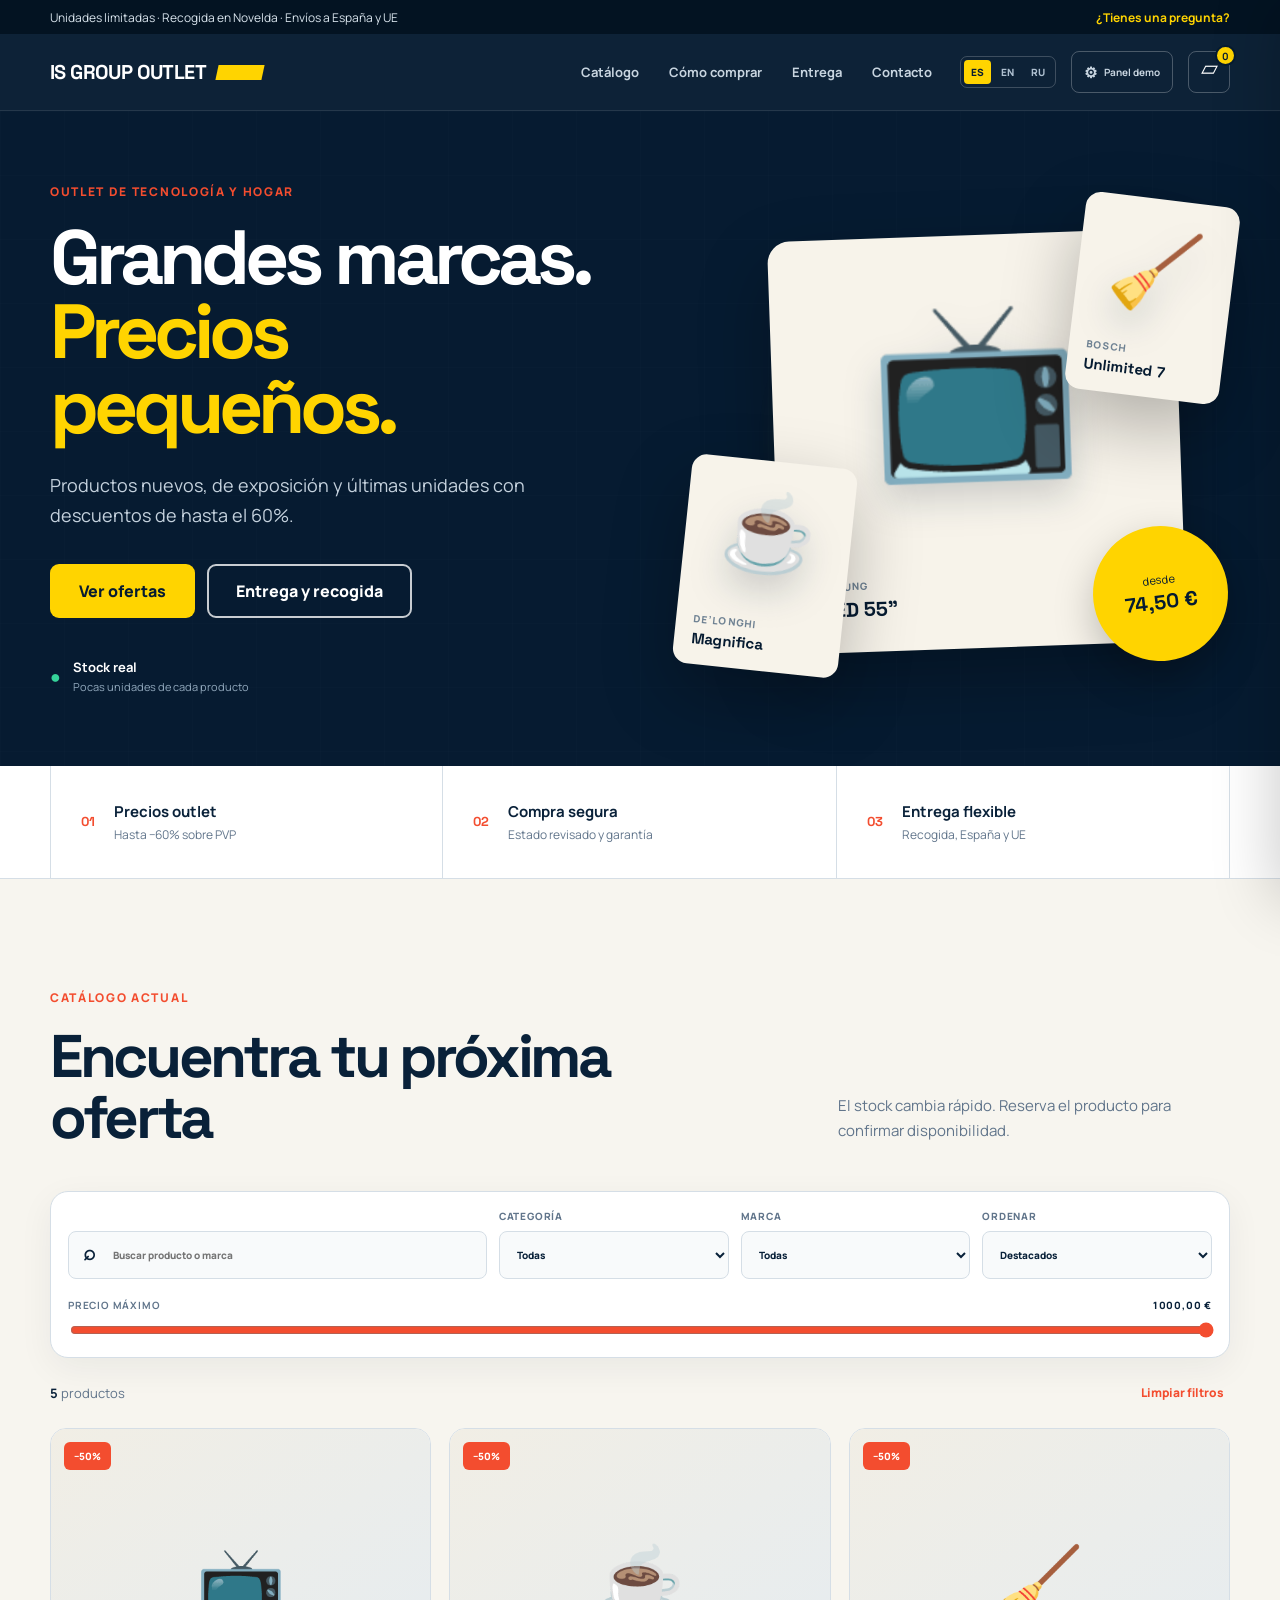
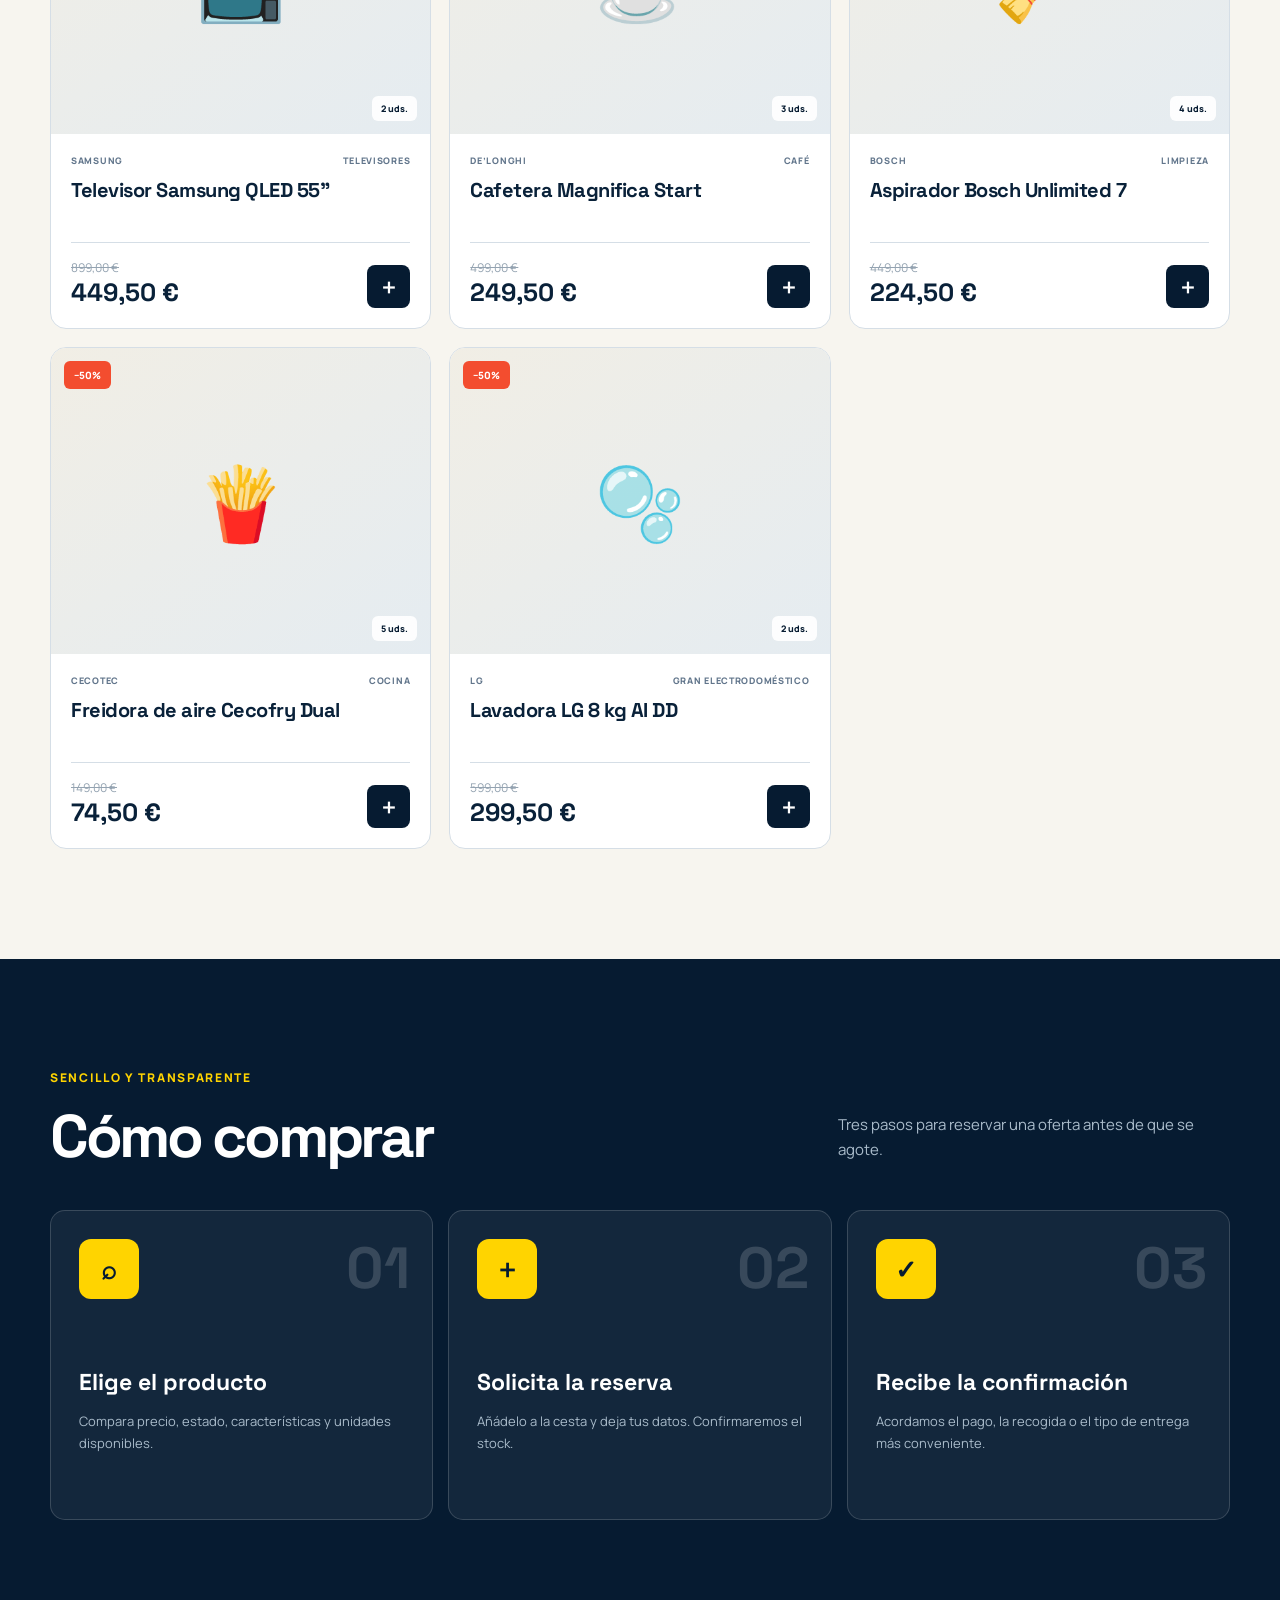
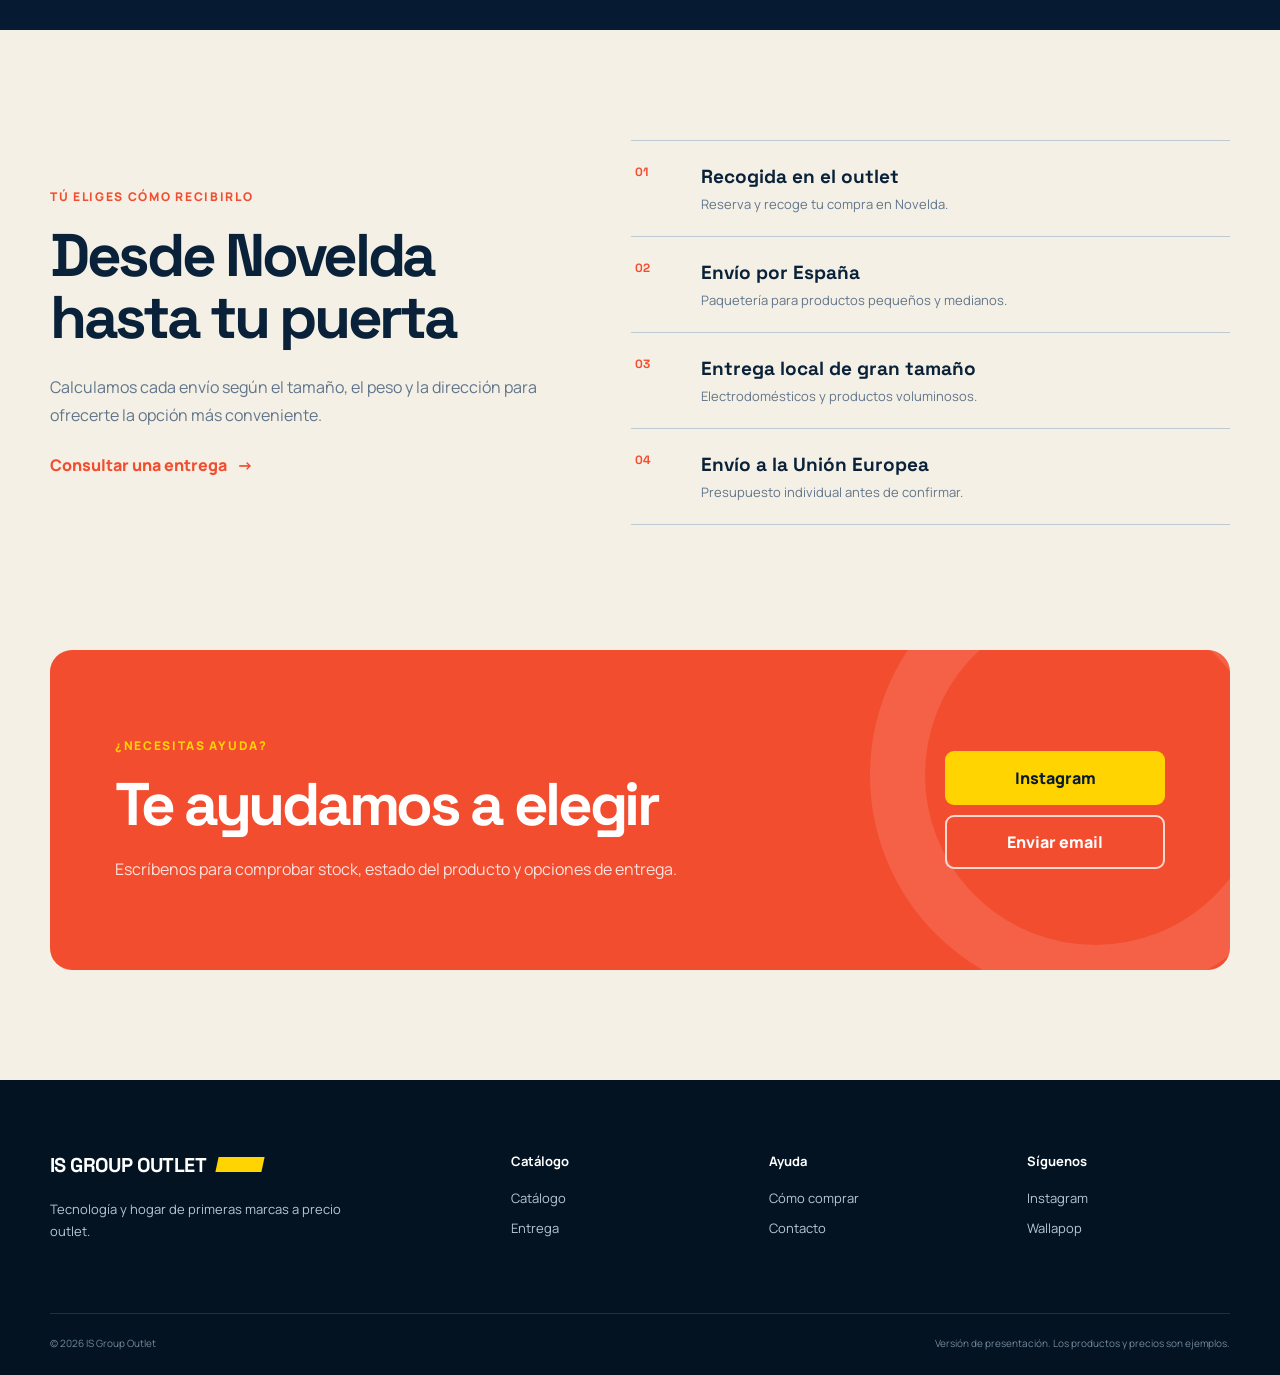
==== commit 41ced37f: "Add files via upload" ====
--- a/docs/index.html
+++ b/docs/index.html
@@ -39,6 +39,9 @@
             <button type="button" data-lang="en">EN</button>
             <button type="button" data-lang="ru">RU</button>
           </div>
+          <a class="admin-demo-link" href="./admin.html" title="Panel de administración de demostración">
+            <span aria-hidden="true">⚙</span><b data-i18n="adminDemo">Panel demo</b>
+          </a>
           <button class="cart-trigger" id="cartTrigger" type="button" aria-label="Abrir carrito">
             <span aria-hidden="true">▱</span>
             <strong id="cartCount">0</strong>
--- a/docs/styles.css
+++ b/docs/styles.css
@@ -50,6 +50,9 @@
 .language-switcher { display: flex; gap: 3px; padding: 3px; border: 1px solid rgba(255,255,255,.2); border-radius: 7px; }
 .language-switcher button { padding: 5px 7px; color: #aec0d0; background: transparent; border: 0; border-radius: 4px; font-size: 10px; font-weight: 800; cursor: pointer; }
 .language-switcher button.active { color: var(--navy); background: var(--yellow); }
+.admin-demo-link { min-height: 42px; display: inline-flex; align-items: center; gap: 7px; padding: 0 12px; color: #c8d5e0; border: 1px solid rgba(255,255,255,.25); border-radius: 8px; font-size: 10px; font-weight: 800; white-space: nowrap; transition: color .2s ease, border-color .2s ease; }
+.admin-demo-link:hover { color: var(--yellow); border-color: var(--yellow); }
+.admin-demo-link span { font-size: 15px; }
 .cart-trigger, .menu-trigger { position: relative; width: 42px; height: 42px; display: grid; place-items: center; color: var(--white); background: transparent; border: 1px solid rgba(255,255,255,.25); border-radius: 8px; cursor: pointer; }
 .cart-trigger span { font-size: 22px; transform: rotate(180deg); }
 .cart-trigger strong { position: absolute; top: -7px; right: -7px; min-width: 21px; height: 21px; padding: 0 5px; display: grid; place-items: center; color: var(--navy); background: var(--yellow); border: 2px solid var(--navy); border-radius: 20px; font-size: 10px; }
@@ -259,6 +262,8 @@
   .brand { font-size: 15px; gap: 7px; }
   .brand i { width: 28px; height: 10px; }
   .language-switcher { display: none; }
+  .admin-demo-link { width: 42px; padding: 0; justify-content: center; }
+  .admin-demo-link b { display: none; }
   .header-actions { gap: 7px; }
   .hero-grid { width: 100%; padding: 55px 14px 38px; overflow: hidden; }
   .hero-copy { width: 100%; }
